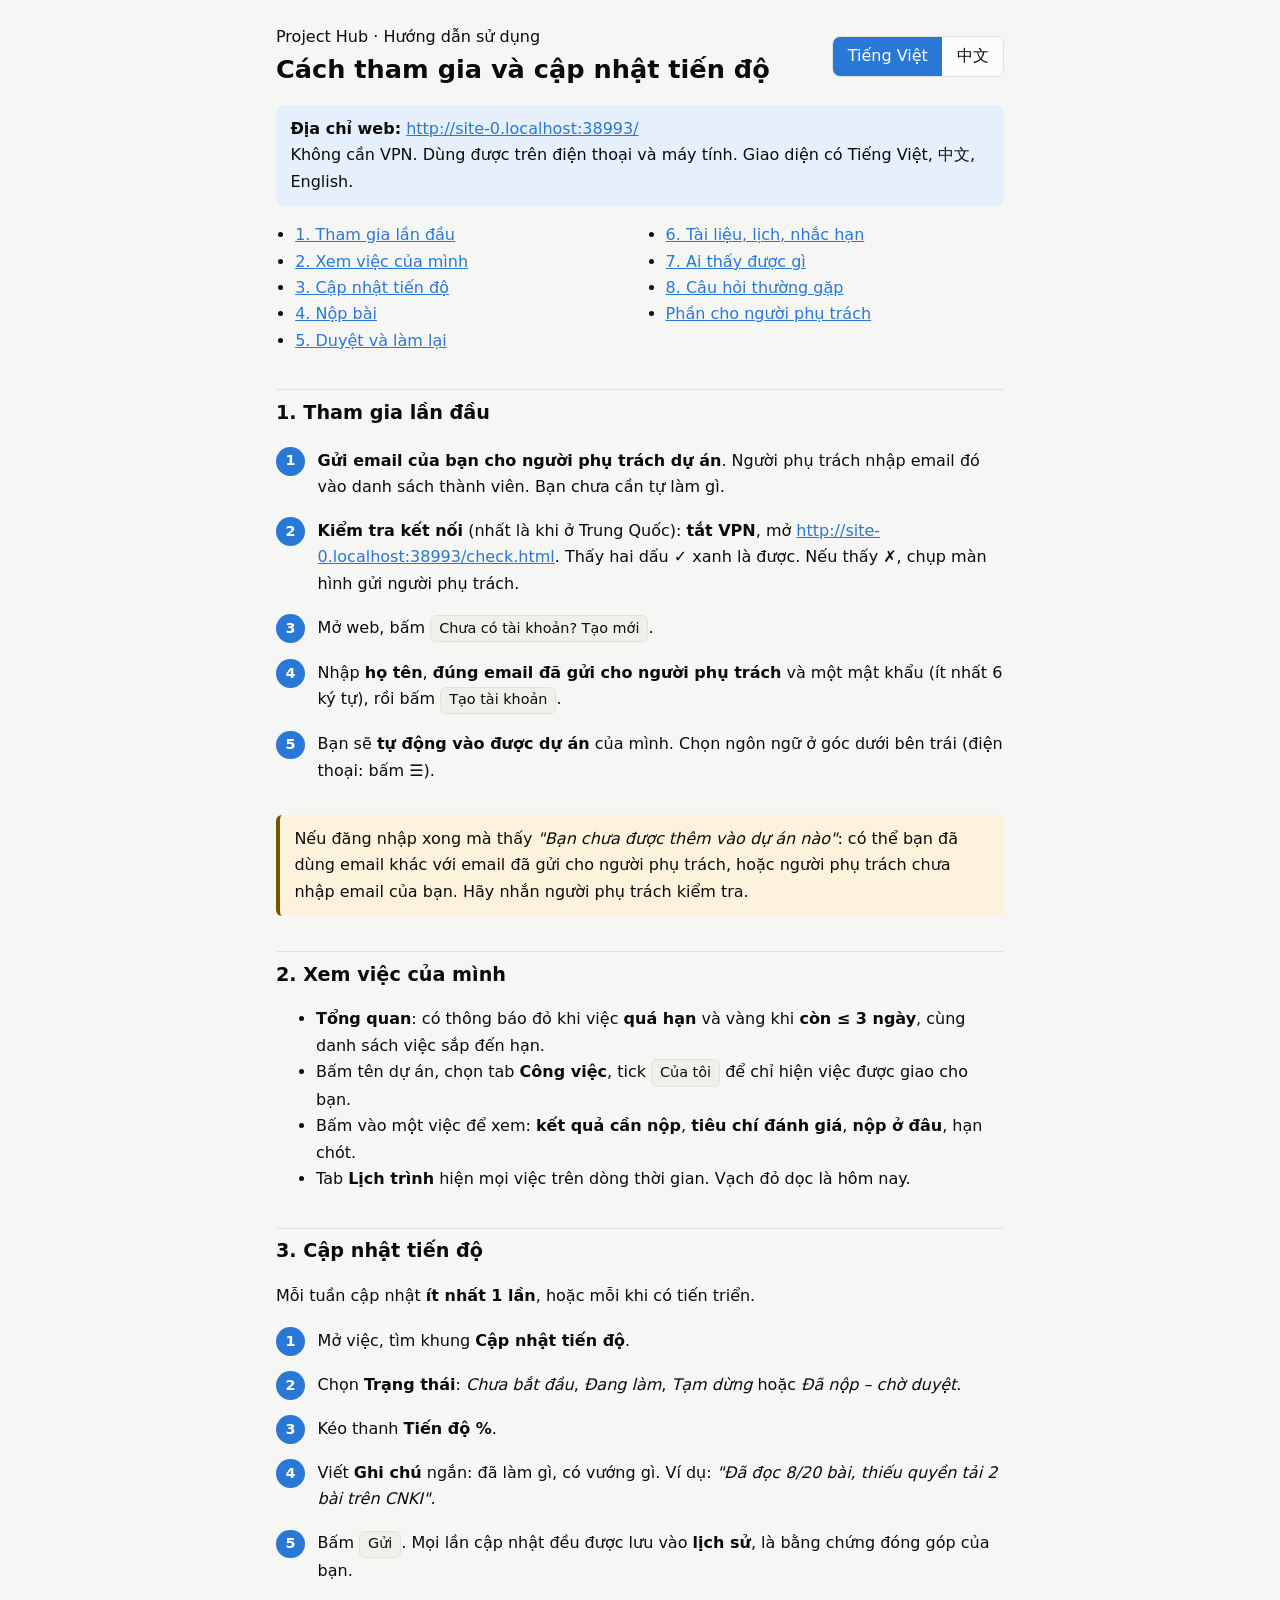
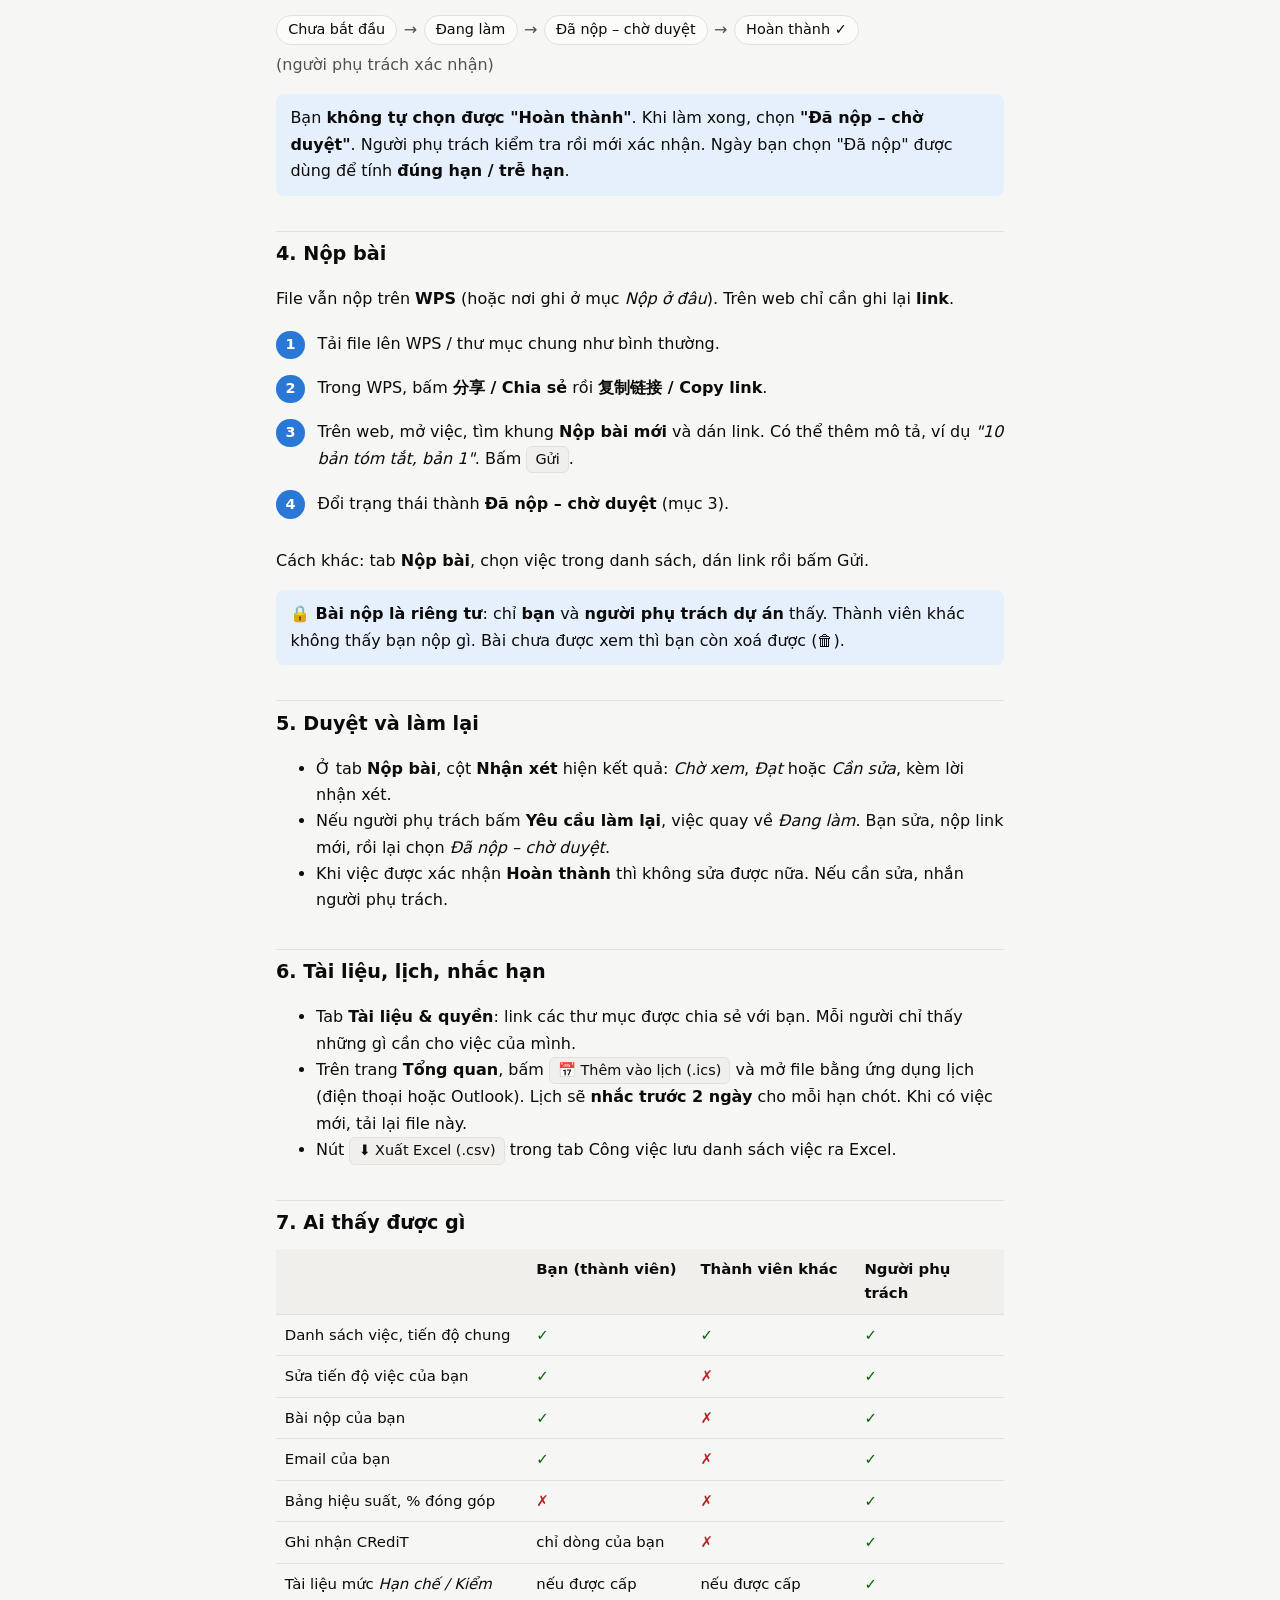
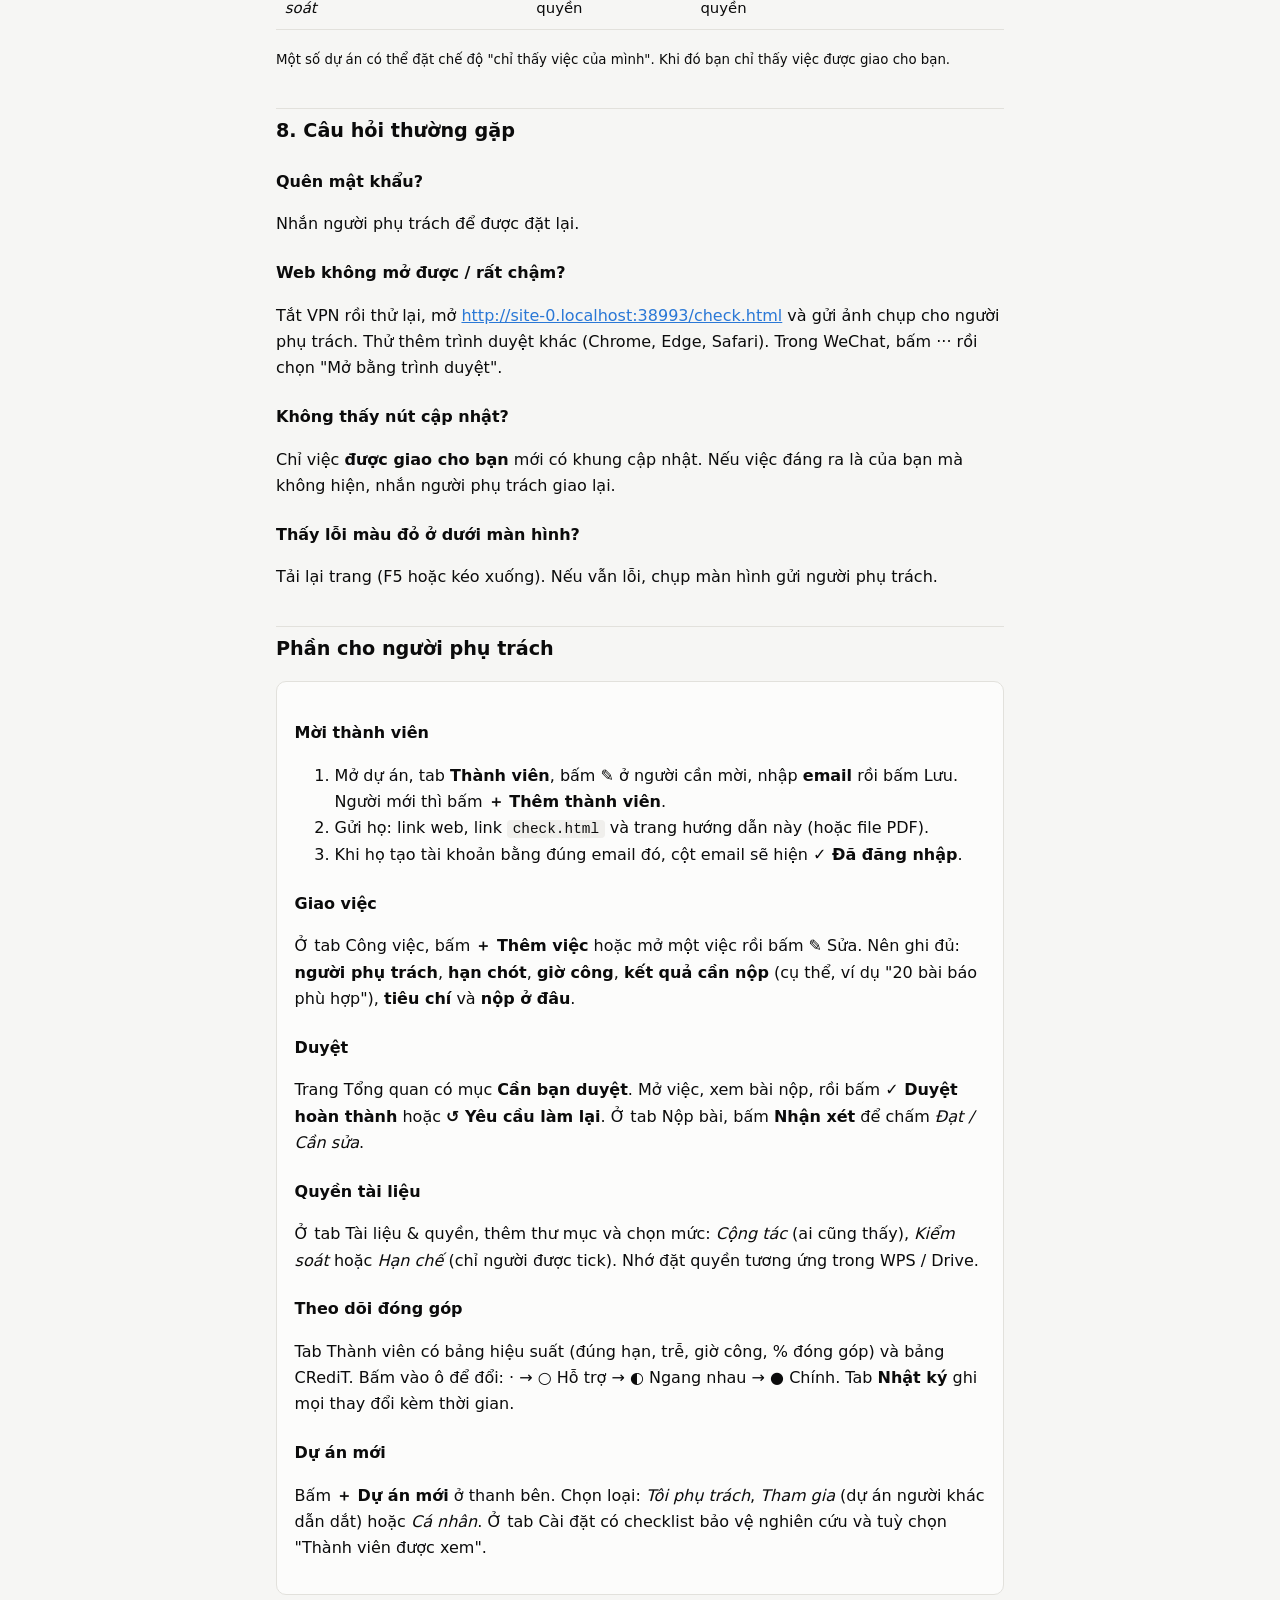
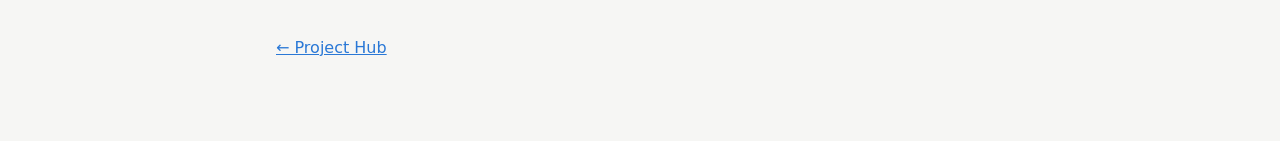
==== guide.html @ 9bef45ec "Project Hub: multi-project research tracker Static site (GitHub Pages) + Supabase. Members sign in, " ====
<!doctype html>
<html lang="vi">
<head>
  <meta charset="utf-8">
  <meta name="viewport" content="width=device-width, initial-scale=1">
  <title>Hướng dẫn sử dụng · 使用说明</title>
  <meta name="robots" content="noindex, nofollow">
  <style>
    :root { color-scheme: light; --bg: #f6f6f4; --surface: #fcfcfb; --surface-2: #f0efec; --line: #e2e1dc; --text: #0b0b0b; --text-2: #52514e;
      --accent: #2a78d6; --accent-soft: #e6f0fc; --warn-bg: #fdf3dc; --warn: #7a5300; --good: #006300; --bad: #b42626;
      font-family: system-ui, -apple-system, "Segoe UI", Roboto, "PingFang SC", "Microsoft YaHei", "Noto Sans SC", sans-serif; }
    @media (prefers-color-scheme: dark) { :root:not([data-theme="light"]) { color-scheme: dark; --bg: #121211; --surface: #1a1a19; --surface-2: #242422; --line: #33332f;
      --text: #f0efec; --text-2: #c3c2b7; --accent: #3987e5; --accent-soft: #1d2c40; --warn-bg: #3a2f12; --warn: #fab219; --good: #4cc94c; --bad: #ef6b6b; } }
    :root[data-theme="dark"] { color-scheme: dark; --bg: #121211; --surface: #1a1a19; --surface-2: #242422; --line: #33332f;
      --text: #f0efec; --text-2: #c3c2b7; --accent: #3987e5; --accent-soft: #1d2c40; --warn-bg: #3a2f12; --warn: #fab219; --good: #4cc94c; --bad: #ef6b6b; }
    * { box-sizing: border-box; }
    body { margin: 0; background: var(--bg); color: var(--text); font-size: 16px; line-height: 1.65; }
    main { max-width: 760px; margin: 0 auto; padding: 24px 16px 64px; }
    header { display: flex; justify-content: space-between; align-items: center; gap: 12px; flex-wrap: wrap; }
    h1 { font-size: 1.6rem; margin: .2rem 0; line-height: 1.25; }
    h2 { font-size: 1.2rem; margin: 2.2rem 0 .6rem; padding-top: .4rem; border-top: 1px solid var(--line); }
    h3 { font-size: 1rem; margin: 1.4rem 0 .3rem; }
    a { color: var(--accent); }
    .lang { display: inline-flex; border: 1px solid var(--line); border-radius: 8px; overflow: hidden; }
    .lang button { border: 0; background: var(--surface); color: var(--text); padding: .4rem .9rem; font: inherit; cursor: pointer; }
    .lang button.on { background: var(--accent); color: #fff; }
    .card { background: var(--surface); border: 1px solid var(--line); border-radius: 10px; padding: 1rem 1.1rem; margin: 1rem 0; }
    .note { background: var(--accent-soft); border-radius: 8px; padding: .7rem .9rem; margin: 1rem 0; }
    .warn { background: var(--warn-bg); color: var(--text); border-left: 4px solid var(--warn); border-radius: 6px; padding: .7rem .9rem; margin: 1rem 0; }
    ol.steps { counter-reset: s; list-style: none; padding: 0; }
    ol.steps > li { counter-increment: s; position: relative; padding: .2rem 0 .9rem 2.6rem; }
    ol.steps > li::before { content: counter(s); position: absolute; left: 0; top: .15rem; width: 1.8rem; height: 1.8rem; border-radius: 50%;
      background: var(--accent); color: #fff; font-weight: 700; display: grid; place-items: center; font-size: .9rem; }
    .btn { display: inline-block; padding: .05rem .5rem; border: 1px solid var(--line); border-radius: 6px; background: var(--surface-2); font-size: .9em; white-space: nowrap; }
    table { width: 100%; border-collapse: collapse; font-size: .93rem; }
    th, td { text-align: left; padding: .5rem .55rem; border-bottom: 1px solid var(--line); vertical-align: top; }
    th { background: var(--surface-2); font-weight: 600; }
    .y { color: var(--good); font-weight: 600; } .n { color: var(--bad); font-weight: 600; }
    .flow { display: flex; flex-wrap: wrap; gap: .4rem; align-items: center; margin: .6rem 0; }
    .flow span { background: var(--surface); border: 1px solid var(--line); border-radius: 99px; padding: .15rem .7rem; font-size: .9rem; }
    .flow i { color: var(--text-2); font-style: normal; }
    .toc { columns: 2; column-gap: 2rem; padding-left: 1.2rem; } @media (max-width: 560px) { .toc { columns: 1; } }
    code { background: var(--surface-2); padding: .05rem .35rem; border-radius: 4px; font-size: .9em; word-break: break-all; }
    [data-l] { display: none; } body.vi [data-l="vi"], body.zh [data-l="zh"] { display: revert; }
    @media print { .lang, .noprint { display: none !important; } body { background: #fff; } h2 { break-after: avoid; } .card, tr { break-inside: avoid; } }
  </style>
</head>
<body class="vi">
<main>
<header>
  <div><span data-l="vi">Project Hub · Hướng dẫn sử dụng</span><span data-l="zh">Project Hub · 使用说明</span>
    <h1 data-l="vi">Cách tham gia và cập nhật tiến độ</h1><h1 data-l="zh">如何加入并更新进度</h1></div>
  <div class="lang noprint" role="group" aria-label="Language">
    <button data-set="vi" class="on">Tiếng Việt</button><button data-set="zh">中文</button>
  </div>
</header>

<!-- ============================== TIẾNG VIỆT ============================== -->
<section data-l="vi">
  <div class="note"><b>Địa chỉ web:</b> <a href="./" class="site-url">./</a><br>
    Không cần VPN. Dùng được trên điện thoại và máy tính. Giao diện có Tiếng Việt, 中文, English.</div>

  <ul class="toc">
    <li><a href="#vi-1">1. Tham gia lần đầu</a></li>
    <li><a href="#vi-2">2. Xem việc của mình</a></li>
    <li><a href="#vi-3">3. Cập nhật tiến độ</a></li>
    <li><a href="#vi-4">4. Nộp bài</a></li>
    <li><a href="#vi-5">5. Duyệt và làm lại</a></li>
    <li><a href="#vi-6">6. Tài liệu, lịch, nhắc hạn</a></li>
    <li><a href="#vi-7">7. Ai thấy được gì</a></li>
    <li><a href="#vi-8">8. Câu hỏi thường gặp</a></li>
    <li><a href="#vi-lead">Phần cho người phụ trách</a></li>
  </ul>

  <h2 id="vi-1">1. Tham gia lần đầu</h2>
  <ol class="steps">
    <li><b>Gửi email của bạn cho người phụ trách dự án</b>. Người phụ trách nhập email đó vào danh sách thành viên. Bạn chưa cần tự làm gì.</li>
    <li><b>Kiểm tra kết nối</b> (nhất là khi ở Trung Quốc): <b>tắt VPN</b>, mở <a class="check-url" href="check.html">check.html</a>. Thấy hai dấu ✓ xanh là được. Nếu thấy ✗, chụp màn hình gửi người phụ trách.</li>
    <li>Mở web, bấm <span class="btn">Chưa có tài khoản? Tạo mới</span>.</li>
    <li>Nhập <b>họ tên</b>, <b>đúng email đã gửi cho người phụ trách</b> và một mật khẩu (ít nhất 6 ký tự), rồi bấm <span class="btn">Tạo tài khoản</span>.</li>
    <li>Bạn sẽ <b>tự động vào được dự án</b> của mình. Chọn ngôn ngữ ở góc dưới bên trái (điện thoại: bấm ☰).</li>
  </ol>
  <div class="warn">Nếu đăng nhập xong mà thấy <i>"Bạn chưa được thêm vào dự án nào"</i>: có thể bạn đã dùng email khác với email đã gửi cho người phụ trách, hoặc người phụ trách chưa nhập email của bạn. Hãy nhắn người phụ trách kiểm tra.</div>

  <h2 id="vi-2">2. Xem việc của mình</h2>
  <ul>
    <li><b>Tổng quan</b>: có thông báo đỏ khi việc <b>quá hạn</b> và vàng khi <b>còn ≤ 3 ngày</b>, cùng danh sách việc sắp đến hạn.</li>
    <li>Bấm tên dự án, chọn tab <b>Công việc</b>, tick <span class="btn">Của tôi</span> để chỉ hiện việc được giao cho bạn.</li>
    <li>Bấm vào một việc để xem: <b>kết quả cần nộp</b>, <b>tiêu chí đánh giá</b>, <b>nộp ở đâu</b>, hạn chót.</li>
    <li>Tab <b>Lịch trình</b> hiện mọi việc trên dòng thời gian. Vạch đỏ dọc là hôm nay.</li>
  </ul>

  <h2 id="vi-3">3. Cập nhật tiến độ</h2>
  <p>Mỗi tuần cập nhật <b>ít nhất 1 lần</b>, hoặc mỗi khi có tiến triển.</p>
  <ol class="steps">
    <li>Mở việc, tìm khung <b>Cập nhật tiến độ</b>.</li>
    <li>Chọn <b>Trạng thái</b>: <i>Chưa bắt đầu</i>, <i>Đang làm</i>, <i>Tạm dừng</i> hoặc <i>Đã nộp – chờ duyệt</i>.</li>
    <li>Kéo thanh <b>Tiến độ %</b>.</li>
    <li>Viết <b>Ghi chú</b> ngắn: đã làm gì, có vướng gì. Ví dụ: <i>"Đã đọc 8/20 bài, thiếu quyền tải 2 bài trên CNKI"</i>.</li>
    <li>Bấm <span class="btn">Gửi</span>. Mọi lần cập nhật đều được lưu vào <b>lịch sử</b>, là bằng chứng đóng góp của bạn.</li>
  </ol>
  <div class="flow"><span>Chưa bắt đầu</span><i>→</i><span>Đang làm</span><i>→</i><span>Đã nộp – chờ duyệt</span><i>→</i><span>Hoàn thành ✓</span><i>(người phụ trách xác nhận)</i></div>
  <div class="note">Bạn <b>không tự chọn được "Hoàn thành"</b>. Khi làm xong, chọn <b>"Đã nộp – chờ duyệt"</b>. Người phụ trách kiểm tra rồi mới xác nhận. Ngày bạn chọn "Đã nộp" được dùng để tính <b>đúng hạn / trễ hạn</b>.</div>

  <h2 id="vi-4">4. Nộp bài</h2>
  <p>File vẫn nộp trên <b>WPS</b> (hoặc nơi ghi ở mục <i>Nộp ở đâu</i>). Trên web chỉ cần ghi lại <b>link</b>.</p>
  <ol class="steps">
    <li>Tải file lên WPS / thư mục chung như bình thường.</li>
    <li>Trong WPS, bấm <b>分享 / Chia sẻ</b> rồi <b>复制链接 / Copy link</b>.</li>
    <li>Trên web, mở việc, tìm khung <b>Nộp bài mới</b> và dán link. Có thể thêm mô tả, ví dụ <i>"10 bản tóm tắt, bản 1"</i>. Bấm <span class="btn">Gửi</span>.</li>
    <li>Đổi trạng thái thành <b>Đã nộp – chờ duyệt</b> (mục 3).</li>
  </ol>
  <p>Cách khác: tab <b>Nộp bài</b>, chọn việc trong danh sách, dán link rồi bấm Gửi.</p>
  <div class="note">🔒 <b>Bài nộp là riêng tư</b>: chỉ <b>bạn</b> và <b>người phụ trách dự án</b> thấy. Thành viên khác không thấy bạn nộp gì. Bài chưa được xem thì bạn còn xoá được (🗑).</div>

  <h2 id="vi-5">5. Duyệt và làm lại</h2>
  <ul>
    <li>Ở tab <b>Nộp bài</b>, cột <b>Nhận xét</b> hiện kết quả: <i>Chờ xem</i>, <i>Đạt</i> hoặc <i>Cần sửa</i>, kèm lời nhận xét.</li>
    <li>Nếu người phụ trách bấm <b>Yêu cầu làm lại</b>, việc quay về <i>Đang làm</i>. Bạn sửa, nộp link mới, rồi lại chọn <i>Đã nộp – chờ duyệt</i>.</li>
    <li>Khi việc được xác nhận <b>Hoàn thành</b> thì không sửa được nữa. Nếu cần sửa, nhắn người phụ trách.</li>
  </ul>

  <h2 id="vi-6">6. Tài liệu, lịch, nhắc hạn</h2>
  <ul>
    <li>Tab <b>Tài liệu &amp; quyền</b>: link các thư mục được chia sẻ với bạn. Mỗi người chỉ thấy những gì cần cho việc của mình.</li>
    <li>Trên trang <b>Tổng quan</b>, bấm <span class="btn">📅 Thêm vào lịch (.ics)</span> và mở file bằng ứng dụng lịch (điện thoại hoặc Outlook). Lịch sẽ <b>nhắc trước 2 ngày</b> cho mỗi hạn chót. Khi có việc mới, tải lại file này.</li>
    <li>Nút <span class="btn">⬇ Xuất Excel (.csv)</span> trong tab Công việc lưu danh sách việc ra Excel.</li>
  </ul>

  <h2 id="vi-7">7. Ai thấy được gì</h2>
  <table>
    <tr><th></th><th>Bạn (thành viên)</th><th>Thành viên khác</th><th>Người phụ trách</th></tr>
    <tr><td>Danh sách việc, tiến độ chung</td><td class="y">✓</td><td class="y">✓</td><td class="y">✓</td></tr>
    <tr><td>Sửa tiến độ việc của bạn</td><td class="y">✓</td><td class="n">✗</td><td class="y">✓</td></tr>
    <tr><td>Bài nộp của bạn</td><td class="y">✓</td><td class="n">✗</td><td class="y">✓</td></tr>
    <tr><td>Email của bạn</td><td class="y">✓</td><td class="n">✗</td><td class="y">✓</td></tr>
    <tr><td>Bảng hiệu suất, % đóng góp</td><td class="n">✗</td><td class="n">✗</td><td class="y">✓</td></tr>
    <tr><td>Ghi nhận CRediT</td><td>chỉ dòng của bạn</td><td class="n">✗</td><td class="y">✓</td></tr>
    <tr><td>Tài liệu mức <i>Hạn chế / Kiểm soát</i></td><td>nếu được cấp quyền</td><td>nếu được cấp quyền</td><td class="y">✓</td></tr>
  </table>
  <p><small>Một số dự án có thể đặt chế độ "chỉ thấy việc của mình". Khi đó bạn chỉ thấy việc được giao cho bạn.</small></p>

  <h2 id="vi-8">8. Câu hỏi thường gặp</h2>
  <h3>Quên mật khẩu?</h3><p>Nhắn người phụ trách để được đặt lại.</p>
  <h3>Web không mở được / rất chậm?</h3><p>Tắt VPN rồi thử lại, mở <a class="check-url" href="check.html">check.html</a> và gửi ảnh chụp cho người phụ trách. Thử thêm trình duyệt khác (Chrome, Edge, Safari). Trong WeChat, bấm ··· rồi chọn "Mở bằng trình duyệt".</p>
  <h3>Không thấy nút cập nhật?</h3><p>Chỉ việc <b>được giao cho bạn</b> mới có khung cập nhật. Nếu việc đáng ra là của bạn mà không hiện, nhắn người phụ trách giao lại.</p>
  <h3>Thấy lỗi màu đỏ ở dưới màn hình?</h3><p>Tải lại trang (F5 hoặc kéo xuống). Nếu vẫn lỗi, chụp màn hình gửi người phụ trách.</p>

  <!-- ---------- Lead ---------- -->
  <h2 id="vi-lead">Phần cho người phụ trách</h2>
  <div class="card">
    <h3>Mời thành viên</h3>
    <ol>
      <li>Mở dự án, tab <b>Thành viên</b>, bấm ✎ ở người cần mời, nhập <b>email</b> rồi bấm Lưu. Người mới thì bấm <b>＋ Thêm thành viên</b>.</li>
      <li>Gửi họ: link web, link <code>check.html</code> và trang hướng dẫn này (hoặc file PDF).</li>
      <li>Khi họ tạo tài khoản bằng đúng email đó, cột email sẽ hiện <b>✓ Đã đăng nhập</b>.</li>
    </ol>
    <h3>Giao việc</h3>
    <p>Ở tab Công việc, bấm <b>＋ Thêm việc</b> hoặc mở một việc rồi bấm ✎ Sửa. Nên ghi đủ: <b>người phụ trách</b>, <b>hạn chót</b>, <b>giờ công</b>, <b>kết quả cần nộp</b> (cụ thể, ví dụ "20 bài báo phù hợp"), <b>tiêu chí</b> và <b>nộp ở đâu</b>.</p>
    <h3>Duyệt</h3>
    <p>Trang Tổng quan có mục <b>Cần bạn duyệt</b>. Mở việc, xem bài nộp, rồi bấm <b>✓ Duyệt hoàn thành</b> hoặc <b>↺ Yêu cầu làm lại</b>. Ở tab Nộp bài, bấm <b>Nhận xét</b> để chấm <i>Đạt / Cần sửa</i>.</p>
    <h3>Quyền tài liệu</h3>
    <p>Ở tab Tài liệu &amp; quyền, thêm thư mục và chọn mức: <i>Cộng tác</i> (ai cũng thấy), <i>Kiểm soát</i> hoặc <i>Hạn chế</i> (chỉ người được tick). Nhớ đặt quyền tương ứng trong WPS / Drive.</p>
    <h3>Theo dõi đóng góp</h3>
    <p>Tab Thành viên có bảng hiệu suất (đúng hạn, trễ, giờ công, % đóng góp) và bảng CRediT. Bấm vào ô để đổi: · → ○ Hỗ trợ → ◐ Ngang nhau → ● Chính. Tab <b>Nhật ký</b> ghi mọi thay đổi kèm thời gian.</p>
    <h3>Dự án mới</h3>
    <p>Bấm <b>＋ Dự án mới</b> ở thanh bên. Chọn loại: <i>Tôi phụ trách</i>, <i>Tham gia</i> (dự án người khác dẫn dắt) hoặc <i>Cá nhân</i>. Ở tab Cài đặt có checklist bảo vệ nghiên cứu và tuỳ chọn "Thành viên được xem".</p>
  </div>
</section>

<!-- ============================== 中文 ============================== -->
<section data-l="zh">
  <div class="note"><b>网址：</b><a href="./" class="site-url">./</a><br>
    无需 VPN。手机、电脑都可以用。界面支持 中文、Tiếng Việt、English。</div>

  <ul class="toc">
    <li><a href="#zh-1">1. 第一次加入</a></li>
    <li><a href="#zh-2">2. 查看我的任务</a></li>
    <li><a href="#zh-3">3. 更新进度</a></li>
    <li><a href="#zh-4">4. 提交成果</a></li>
    <li><a href="#zh-5">5. 审核与退回</a></li>
    <li><a href="#zh-6">6. 资料、日历、到期提醒</a></li>
    <li><a href="#zh-7">7. 谁能看到什么</a></li>
    <li><a href="#zh-8">8. 常见问题</a></li>
    <li><a href="#zh-lead">负责人部分</a></li>
  </ul>

  <h2 id="zh-1">1. 第一次加入</h2>
  <ol class="steps">
    <li><b>把你的邮箱发给项目负责人</b>。负责人会把邮箱添加到成员名单中，你暂时不需要做任何事。</li>
    <li><b>测试连接</b>：<b>关闭 VPN</b>，打开 <a class="check-url" href="check.html">check.html</a>。看到两个绿色 ✓ 即可。如果出现 ✗，请截图发给负责人。</li>
    <li>打开网站，点击 <span class="btn">没有账号？注册</span>。</li>
    <li>填写<b>姓名</b>、<b>与发给负责人相同的邮箱</b>和密码（至少 6 位），然后点击 <span class="btn">注册</span>。</li>
    <li>注册后会<b>自动加入</b>你的项目。左下角可以切换语言（手机上先点 ☰）。</li>
  </ol>
  <div class="warn">如果登录后显示<i>“你还没有被加入任何项目”</i>：可能是你注册用的邮箱和发给负责人的不一样，或者负责人还没添加你的邮箱。请联系负责人确认。</div>

  <h2 id="zh-2">2. 查看我的任务</h2>
  <ul>
    <li><b>总览</b>：任务<b>逾期</b>时显示红色提醒，<b>3 天内到期</b>时显示黄色提醒，下方列出即将到期的任务。</li>
    <li>点击项目名称，进入<b>任务</b>标签页，勾选 <span class="btn">我的</span>，只显示分配给你的任务。</li>
    <li>点击任务可以查看：<b>成果</b>、<b>评价标准</b>、<b>提交位置</b>和截止日期。</li>
    <li><b>时间线</b>标签页按时间显示所有任务，红色竖线表示今天。</li>
  </ul>

  <h2 id="zh-3">3. 更新进度</h2>
  <p>请<b>每周至少更新 1 次</b>，或者每有进展就更新。</p>
  <ol class="steps">
    <li>打开任务，找到<b>更新进度</b>。</li>
    <li>选择<b>状态</b>：<i>未开始</i>、<i>进行中</i>、<i>暂停</i>或<i>已提交–待审核</i>。</li>
    <li>拖动<b>进度 %</b>。</li>
    <li>填写简短<b>备注</b>：做了什么、遇到什么问题。例如：<i>“已读 8/20 篇，知网有 2 篇没有下载权限”</i>。</li>
    <li>点击 <span class="btn">提交</span>。每次更新都会记入<b>修改记录</b>，作为你的贡献证明。</li>
  </ol>
  <div class="flow"><span>未开始</span><i>→</i><span>进行中</span><i>→</i><span>已提交–待审核</span><i>→</i><span>已完成 ✓</span><i>（由负责人确认）</i></div>
  <div class="note">成员<b>不能自己选“已完成”</b>。做完后请选<b>“已提交–待审核”</b>，负责人检查后会确认完成。系统按你选择“已提交”的日期判断<b>按时 / 延迟</b>。</div>

  <h2 id="zh-4">4. 提交成果</h2>
  <p>文件照常上传到 <b>WPS</b>（或任务里写的<i>提交位置</i>），网站上只需要填写<b>链接</b>。</p>
  <ol class="steps">
    <li>像平时一样把文件上传到 WPS / 共享文件夹。</li>
    <li>在 WPS 中点击 <b>分享</b>，然后点 <b>复制链接</b>。</li>
    <li>在网站上打开任务，找到<b>新提交</b>，粘贴链接，可加说明（例如 <i>“10 篇摘要，第 1 版”</i>），然后点 <span class="btn">提交</span>。</li>
    <li>再把状态改为<b>已提交–待审核</b>（见第 3 步）。</li>
  </ol>
  <p>也可以进入<b>提交</b>标签页，选择任务，粘贴链接后提交。</p>
  <div class="note">🔒 <b>提交内容是私密的</b>：只有<b>你</b>和<b>项目负责人</b>能看到，其他成员看不到你提交了什么。尚未审核的提交可以删除（🗑）。</div>

  <h2 id="zh-5">5. 审核与退回</h2>
  <ul>
    <li>在<b>提交</b>标签页的<b>反馈</b>一栏查看结果：<i>待查看</i>、<i>通过</i>或<i>需修改</i>，以及负责人的意见。</li>
    <li>如果负责人点击<b>退回修改</b>，任务会回到<i>进行中</i>。修改后提交新链接，再选<i>已提交–待审核</i>。</li>
    <li>任务被确认为<b>已完成</b>后不能再修改。如需修改，请联系负责人。</li>
  </ul>

  <h2 id="zh-6">6. 资料、日历、到期提醒</h2>
  <ul>
    <li><b>资料与权限</b>标签页：与你共享的文件夹链接。每人只能看到自己工作需要的资料。</li>
    <li>在<b>总览</b>页点击 <span class="btn">📅 添加到日历 (.ics)</span>，用手机日历或 Outlook 打开文件。日历会在每个截止日<b>提前 2 天提醒</b>。有新任务时请重新下载。</li>
    <li>任务页的 <span class="btn">⬇ 导出 Excel (.csv)</span> 可以把任务表导出为 Excel。</li>
  </ul>

  <h2 id="zh-7">7. 谁能看到什么</h2>
  <table>
    <tr><th></th><th>你（成员）</th><th>其他成员</th><th>负责人</th></tr>
    <tr><td>任务列表、总体进度</td><td class="y">✓</td><td class="y">✓</td><td class="y">✓</td></tr>
    <tr><td>修改你的任务进度</td><td class="y">✓</td><td class="n">✗</td><td class="y">✓</td></tr>
    <tr><td>你的提交</td><td class="y">✓</td><td class="n">✗</td><td class="y">✓</td></tr>
    <tr><td>你的邮箱</td><td class="y">✓</td><td class="n">✗</td><td class="y">✓</td></tr>
    <tr><td>绩效表、贡献占比</td><td class="n">✗</td><td class="n">✗</td><td class="y">✓</td></tr>
    <tr><td>CRediT 贡献记录</td><td>仅自己的</td><td class="n">✗</td><td class="y">✓</td></tr>
    <tr><td><i>受限 / 受控</i> 资料</td><td>获授权才可见</td><td>获授权才可见</td><td class="y">✓</td></tr>
  </table>
  <p><small>有些项目设置为“仅看到自己的任务”，此时你只能看到分配给你的任务。</small></p>

  <h2 id="zh-8">8. 常见问题</h2>
  <h3>忘记密码？</h3><p>请联系负责人帮你重置。</p>
  <h3>网站打不开 / 很慢？</h3><p>关闭 VPN 后重试，打开 <a class="check-url" href="check.html">check.html</a> 并把截图发给负责人。也可以换浏览器（Chrome、Edge、Safari）。在微信里打开时，请点右上角 ··· 选择“在浏览器中打开”。</p>
  <h3>看不到更新按钮？</h3><p>只有<b>分配给你的任务</b>才能更新。如果应该是你的任务却没有显示，请让负责人重新分配。</p>
  <h3>屏幕下方出现红色错误？</h3><p>刷新页面。如仍有问题，请截图发给负责人。</p>

  <h2 id="zh-lead">负责人部分</h2>
  <div class="card">
    <h3>邀请成员</h3>
    <ol>
      <li>在项目的<b>成员</b>标签页点 ✎，填写<b>邮箱</b>后保存。新成员点 <b>＋ 添加成员</b>。</li>
      <li>把网站链接、<code>check.html</code> 和本说明（或 PDF）发给成员。</li>
      <li>成员用该邮箱注册后，邮箱一栏会显示 <b>✓ 已登录</b>。</li>
    </ol>
    <h3>分配任务</h3>
    <p>在任务标签页点 <b>＋ 添加任务</b>，或打开任务后点 ✎ 编辑。请写清：<b>负责人</b>、<b>截止日期</b>、<b>工时</b>、<b>成果</b>（具体，例如“20 篇相关文献”）、<b>评价标准</b>和<b>提交位置</b>。</p>
    <h3>审核</h3>
    <p>总览页有<b>需要你审核</b>列表。打开任务查看提交，然后点 <b>✓ 确认完成</b>或<b>↺ 退回修改</b>。在提交标签页点<b>反馈</b>，可以评为<i>通过 / 需修改</i>。</p>
    <h3>资料权限</h3>
    <p>在资料与权限标签页添加文件夹并选择级别：<i>协作</i>（所有人可见）、<i>受控</i>或<i>受限</i>（仅勾选的成员可见）。请在 WPS / 云盘中设置相同权限。</p>
    <h3>贡献记录</h3>
    <p>成员标签页有绩效表（按时、延迟、工时、贡献占比）和 CRediT 表。点格子可以切换：· → ○ 辅助 → ◐ 同等 → ● 主要。<b>日志</b>标签页记录所有修改及时间。</p>
  </div>
</section>

<p class="noprint" style="margin-top:2.5rem"><a href="./">← Project Hub</a></p>
</main>
<script>
  // Language switch (?lang=zh also works), and full URLs so the printed PDF shows real links.
  const base = location.href.replace(/guide\.html.*$/, '');
  document.querySelectorAll('.site-url').forEach(a => { a.href = base; a.textContent = base; });
  document.querySelectorAll('.check-url').forEach(a => { a.href = base + 'check.html'; if (a.textContent === 'check.html') a.textContent = base + 'check.html'; });
  const set = l => {
    document.body.className = l;
    document.documentElement.lang = l === 'zh' ? 'zh-CN' : 'vi';
    document.querySelectorAll('[data-set]').forEach(b => b.classList.toggle('on', b.dataset.set === l));
    try { localStorage.setItem('hub.lang', l); } catch (e) {}
  };
  let l = new URLSearchParams(location.search).get('lang');
  if (!l) { try { l = localStorage.getItem('hub.lang'); } catch (e) {} }
  set(l === 'zh' ? 'zh' : 'vi');
  document.querySelectorAll('[data-set]').forEach(b => b.addEventListener('click', () => set(b.dataset.set)));
</script>
</body>
</html>
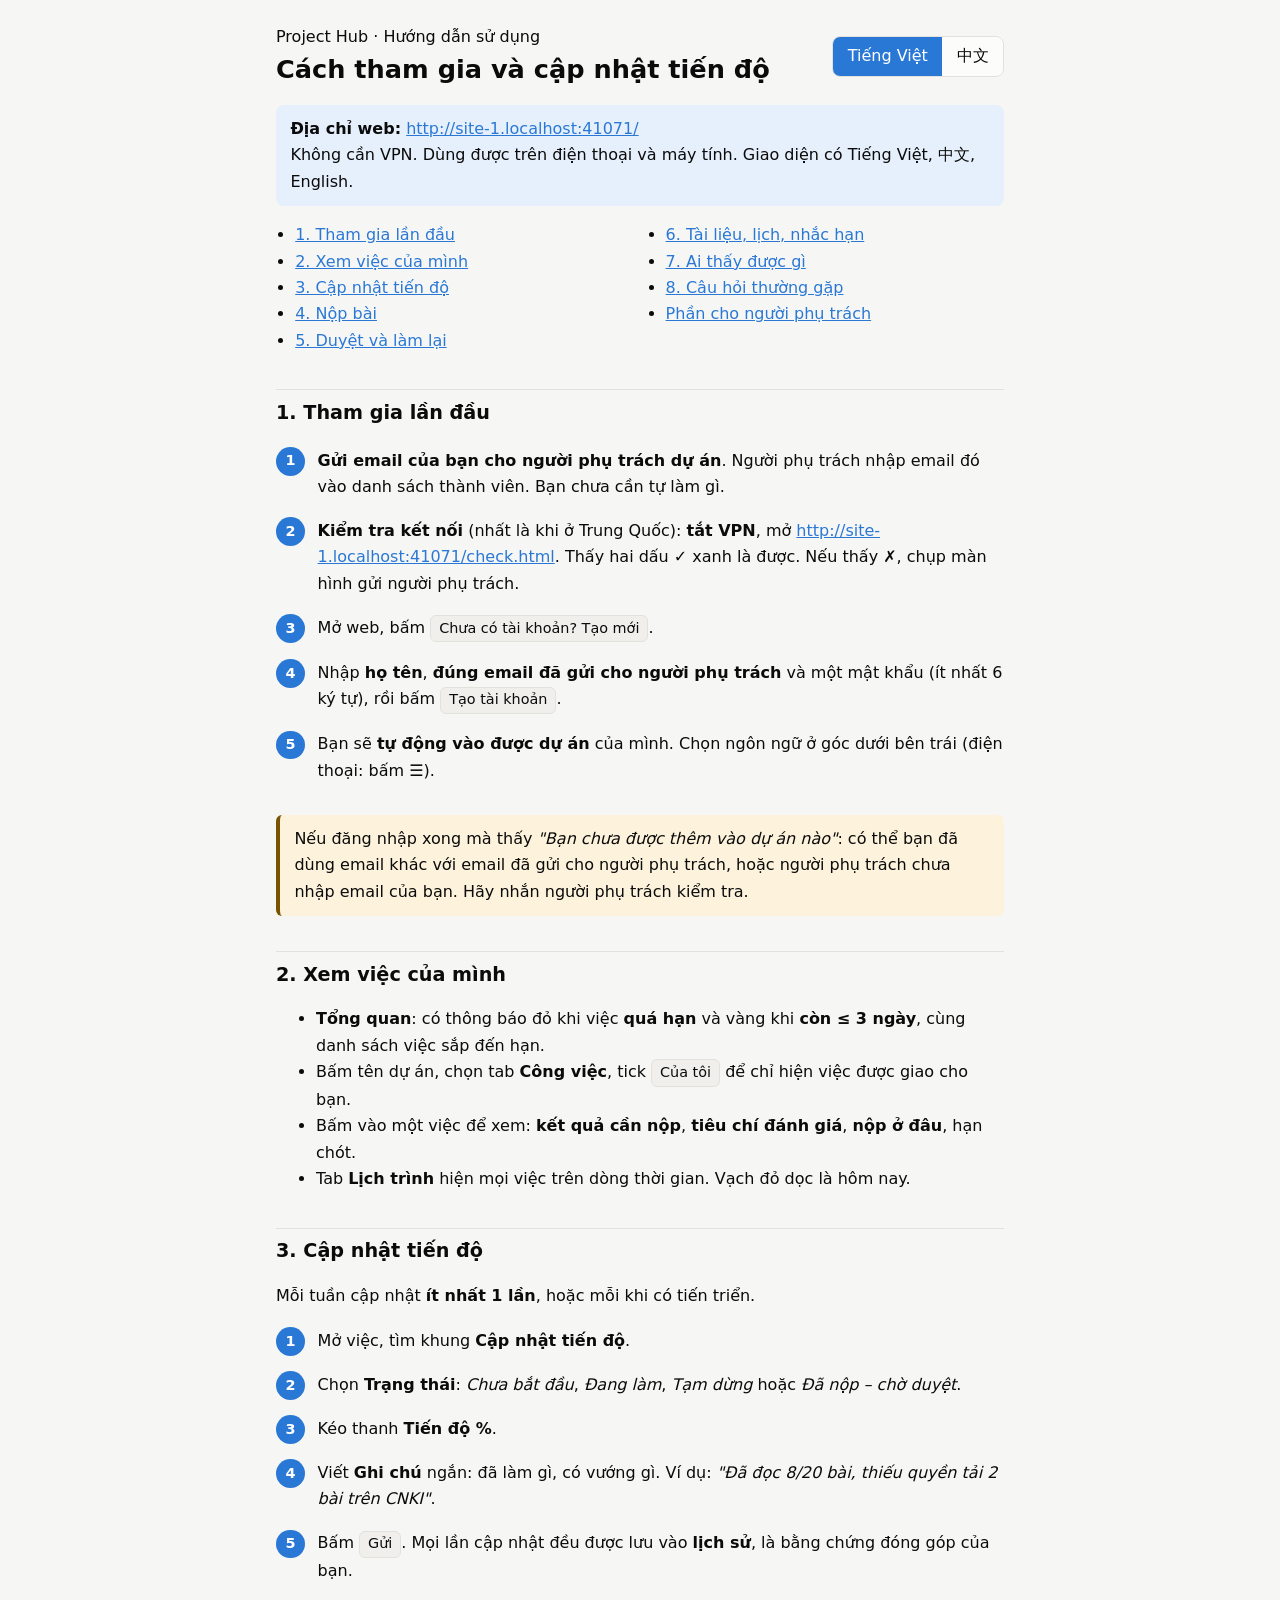
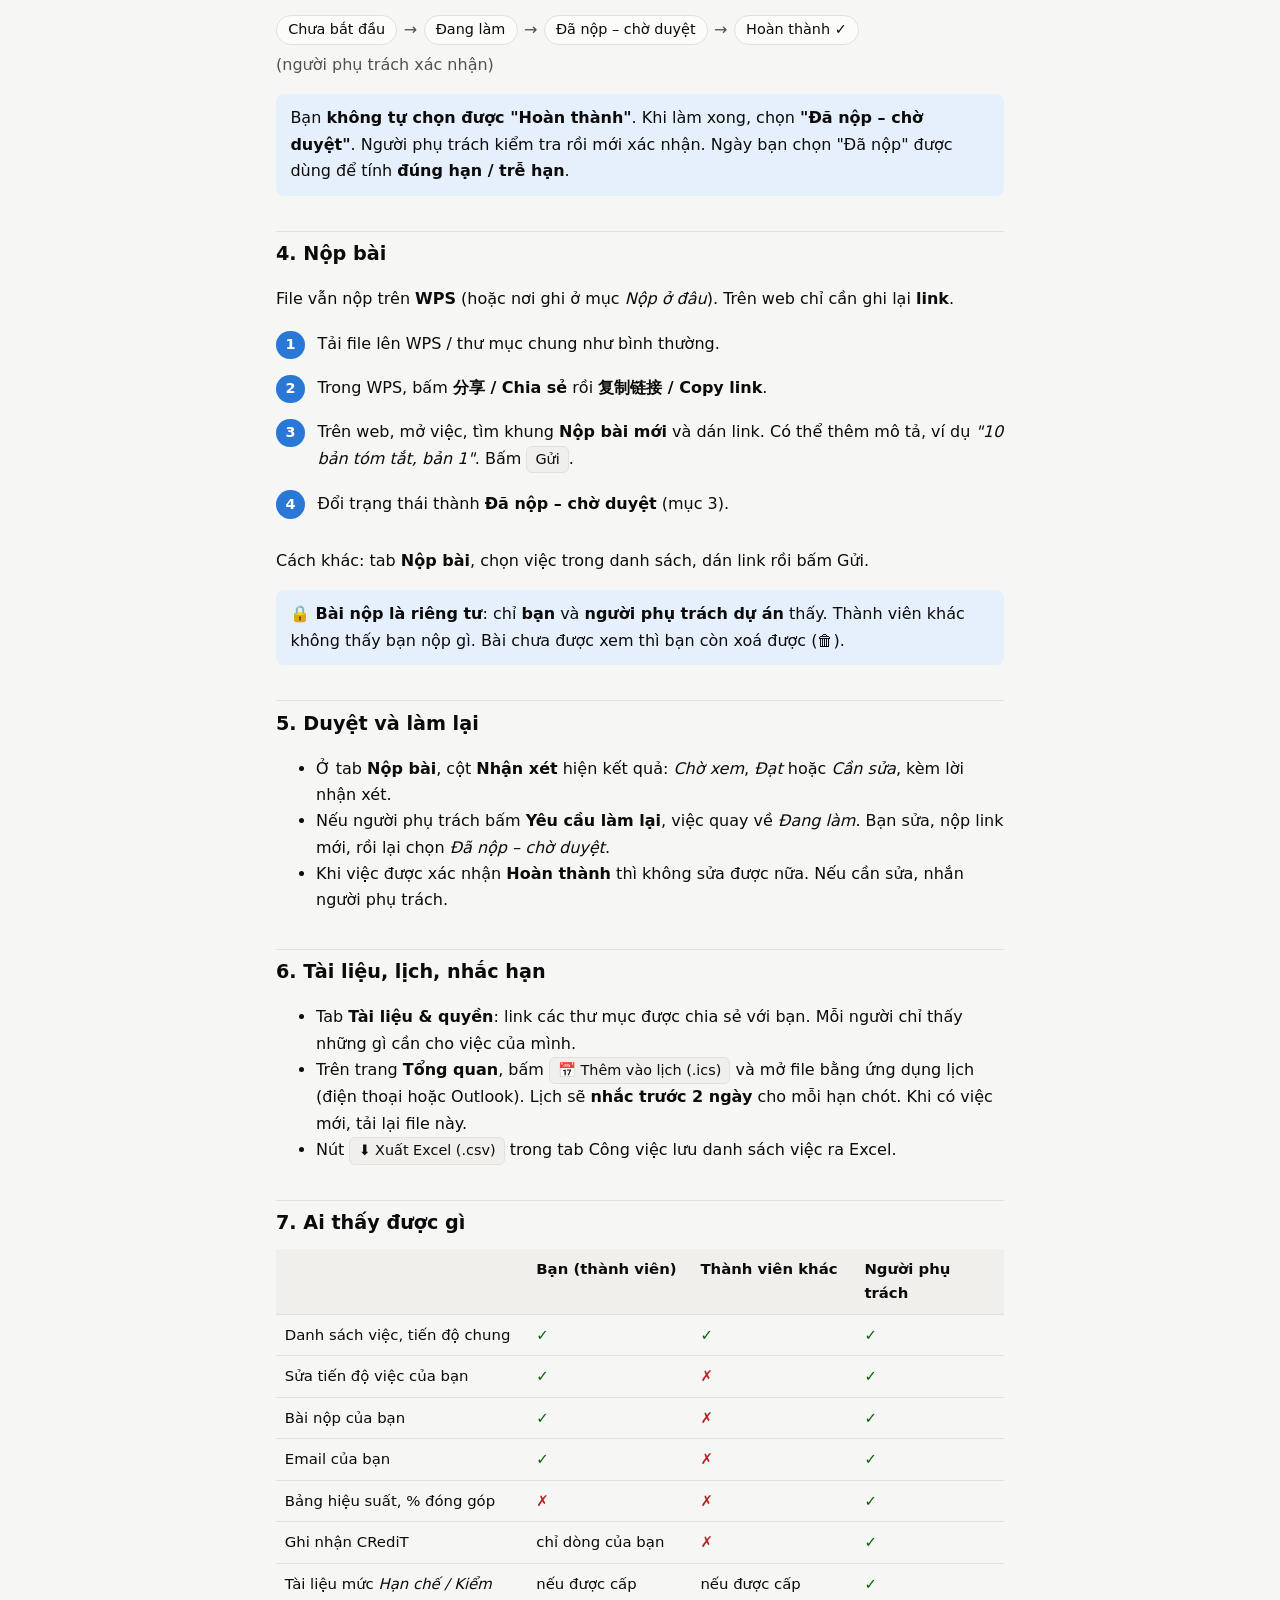
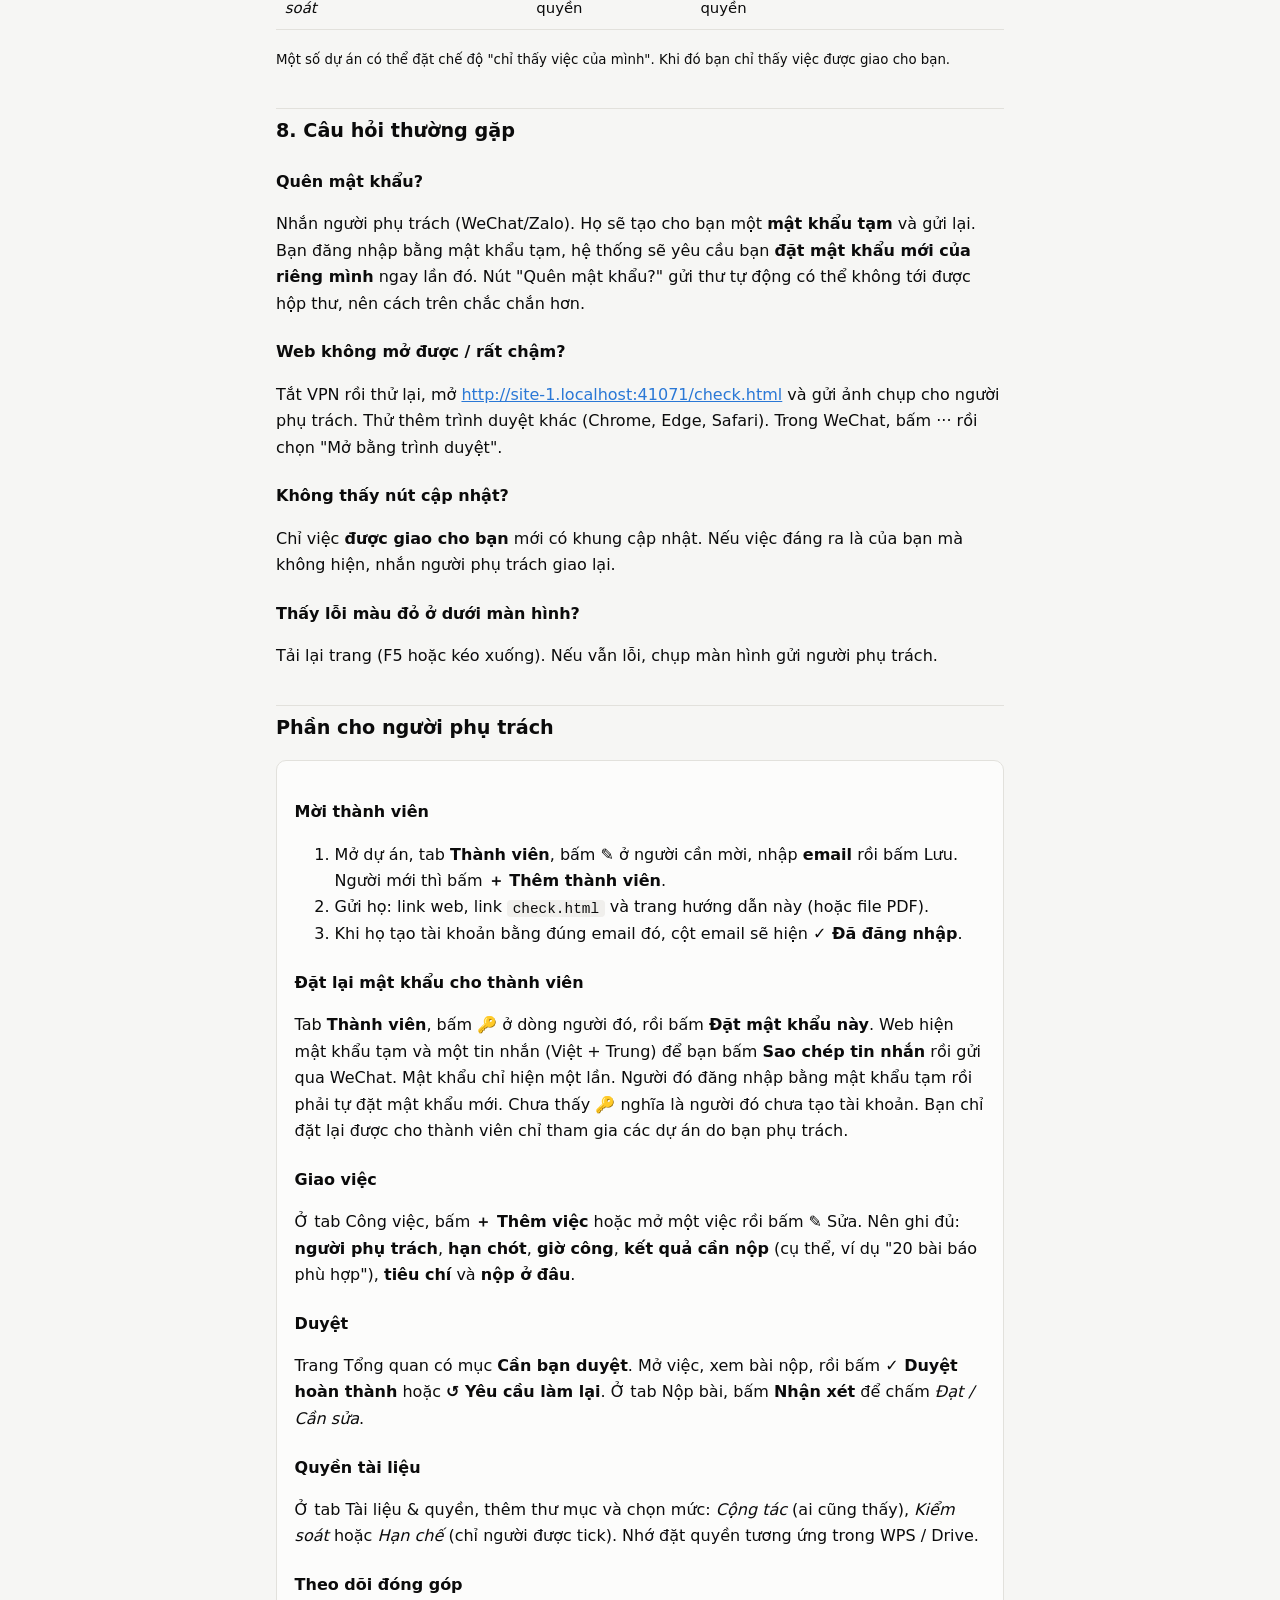
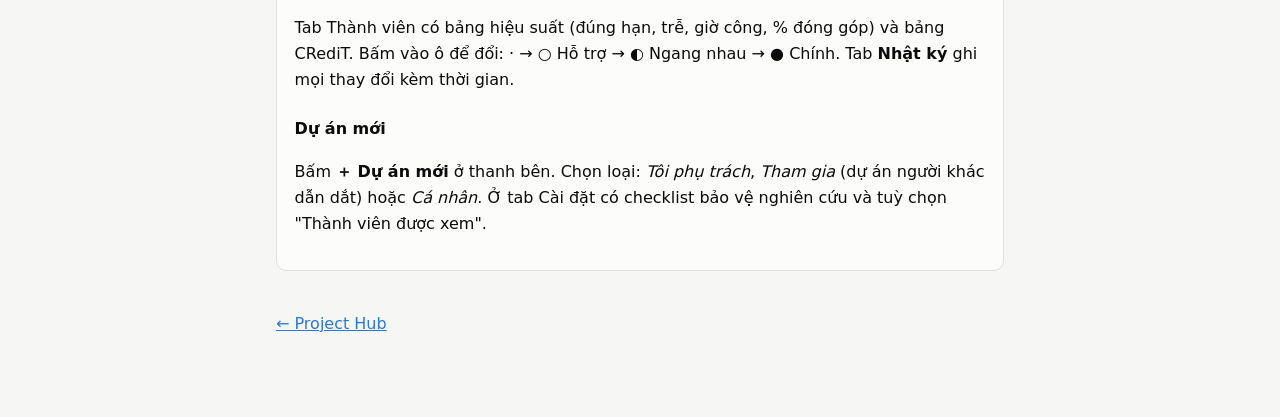
==== commit 0db85d64: "Add lead-initiated password reset and Vietnamese task titles - admin-reset-password edge function: a" ====
--- a/guide.html
+++ b/guide.html
@@ -141,7 +141,7 @@
   <p><small>Một số dự án có thể đặt chế độ "chỉ thấy việc của mình". Khi đó bạn chỉ thấy việc được giao cho bạn.</small></p>
 
   <h2 id="vi-8">8. Câu hỏi thường gặp</h2>
-  <h3>Quên mật khẩu?</h3><p>Nhắn người phụ trách để được đặt lại.</p>
+  <h3>Quên mật khẩu?</h3><p>Nhắn người phụ trách (WeChat/Zalo). Họ sẽ tạo cho bạn một <b>mật khẩu tạm</b> và gửi lại. Bạn đăng nhập bằng mật khẩu tạm, hệ thống sẽ yêu cầu bạn <b>đặt mật khẩu mới của riêng mình</b> ngay lần đó. Nút "Quên mật khẩu?" gửi thư tự động có thể không tới được hộp thư, nên cách trên chắc chắn hơn.</p>
   <h3>Web không mở được / rất chậm?</h3><p>Tắt VPN rồi thử lại, mở <a class="check-url" href="check.html">check.html</a> và gửi ảnh chụp cho người phụ trách. Thử thêm trình duyệt khác (Chrome, Edge, Safari). Trong WeChat, bấm ··· rồi chọn "Mở bằng trình duyệt".</p>
   <h3>Không thấy nút cập nhật?</h3><p>Chỉ việc <b>được giao cho bạn</b> mới có khung cập nhật. Nếu việc đáng ra là của bạn mà không hiện, nhắn người phụ trách giao lại.</p>
   <h3>Thấy lỗi màu đỏ ở dưới màn hình?</h3><p>Tải lại trang (F5 hoặc kéo xuống). Nếu vẫn lỗi, chụp màn hình gửi người phụ trách.</p>
@@ -155,6 +155,8 @@
       <li>Gửi họ: link web, link <code>check.html</code> và trang hướng dẫn này (hoặc file PDF).</li>
       <li>Khi họ tạo tài khoản bằng đúng email đó, cột email sẽ hiện <b>✓ Đã đăng nhập</b>.</li>
     </ol>
+    <h3>Đặt lại mật khẩu cho thành viên</h3>
+    <p>Tab <b>Thành viên</b>, bấm 🔑 ở dòng người đó, rồi bấm <b>Đặt mật khẩu này</b>. Web hiện mật khẩu tạm và một tin nhắn (Việt + Trung) để bạn bấm <b>Sao chép tin nhắn</b> rồi gửi qua WeChat. Mật khẩu chỉ hiện một lần. Người đó đăng nhập bằng mật khẩu tạm rồi phải tự đặt mật khẩu mới. Chưa thấy 🔑 nghĩa là người đó chưa tạo tài khoản. Bạn chỉ đặt lại được cho thành viên chỉ tham gia các dự án do bạn phụ trách.</p>
     <h3>Giao việc</h3>
     <p>Ở tab Công việc, bấm <b>＋ Thêm việc</b> hoặc mở một việc rồi bấm ✎ Sửa. Nên ghi đủ: <b>người phụ trách</b>, <b>hạn chót</b>, <b>giờ công</b>, <b>kết quả cần nộp</b> (cụ thể, ví dụ "20 bài báo phù hợp"), <b>tiêu chí</b> và <b>nộp ở đâu</b>.</p>
     <h3>Duyệt</h3>
@@ -254,7 +256,7 @@
   <p><small>有些项目设置为“仅看到自己的任务”，此时你只能看到分配给你的任务。</small></p>
 
   <h2 id="zh-8">8. 常见问题</h2>
-  <h3>忘记密码？</h3><p>请联系负责人帮你重置。</p>
+  <h3>忘记密码？</h3><p>请通过微信联系负责人。负责人会为你生成一个<b>临时密码</b>并发给你。你用临时密码登录后，系统会要求你<b>立即设置自己的新密码</b>。登录页的“忘记密码”会发送自动邮件，但邮件可能收不到，所以请优先用上面的方法。</p>
   <h3>网站打不开 / 很慢？</h3><p>关闭 VPN 后重试，打开 <a class="check-url" href="check.html">check.html</a> 并把截图发给负责人。也可以换浏览器（Chrome、Edge、Safari）。在微信里打开时，请点右上角 ··· 选择“在浏览器中打开”。</p>
   <h3>看不到更新按钮？</h3><p>只有<b>分配给你的任务</b>才能更新。如果应该是你的任务却没有显示，请让负责人重新分配。</p>
   <h3>屏幕下方出现红色错误？</h3><p>刷新页面。如仍有问题，请截图发给负责人。</p>
@@ -267,6 +269,8 @@
       <li>把网站链接、<code>check.html</code> 和本说明（或 PDF）发给成员。</li>
       <li>成员用该邮箱注册后，邮箱一栏会显示 <b>✓ 已登录</b>。</li>
     </ol>
+    <h3>为成员重置密码</h3>
+    <p>在<b>成员</b>标签页点该成员一行的 🔑，再点<b>设置此密码</b>。网站会显示临时密码和一条消息（越南语 + 中文），点<b>复制消息</b>后通过微信发给对方。密码只显示一次。对方用临时密码登录后必须自己设置新密码。看不到 🔑 说明对方还没有注册账号。你只能重置那些仅参与你所负责项目的成员的密码。</p>
     <h3>分配任务</h3>
     <p>在任务标签页点 <b>＋ 添加任务</b>，或打开任务后点 ✎ 编辑。请写清：<b>负责人</b>、<b>截止日期</b>、<b>工时</b>、<b>成果</b>（具体，例如“20 篇相关文献”）、<b>评价标准</b>和<b>提交位置</b>。</p>
     <h3>审核</h3>
